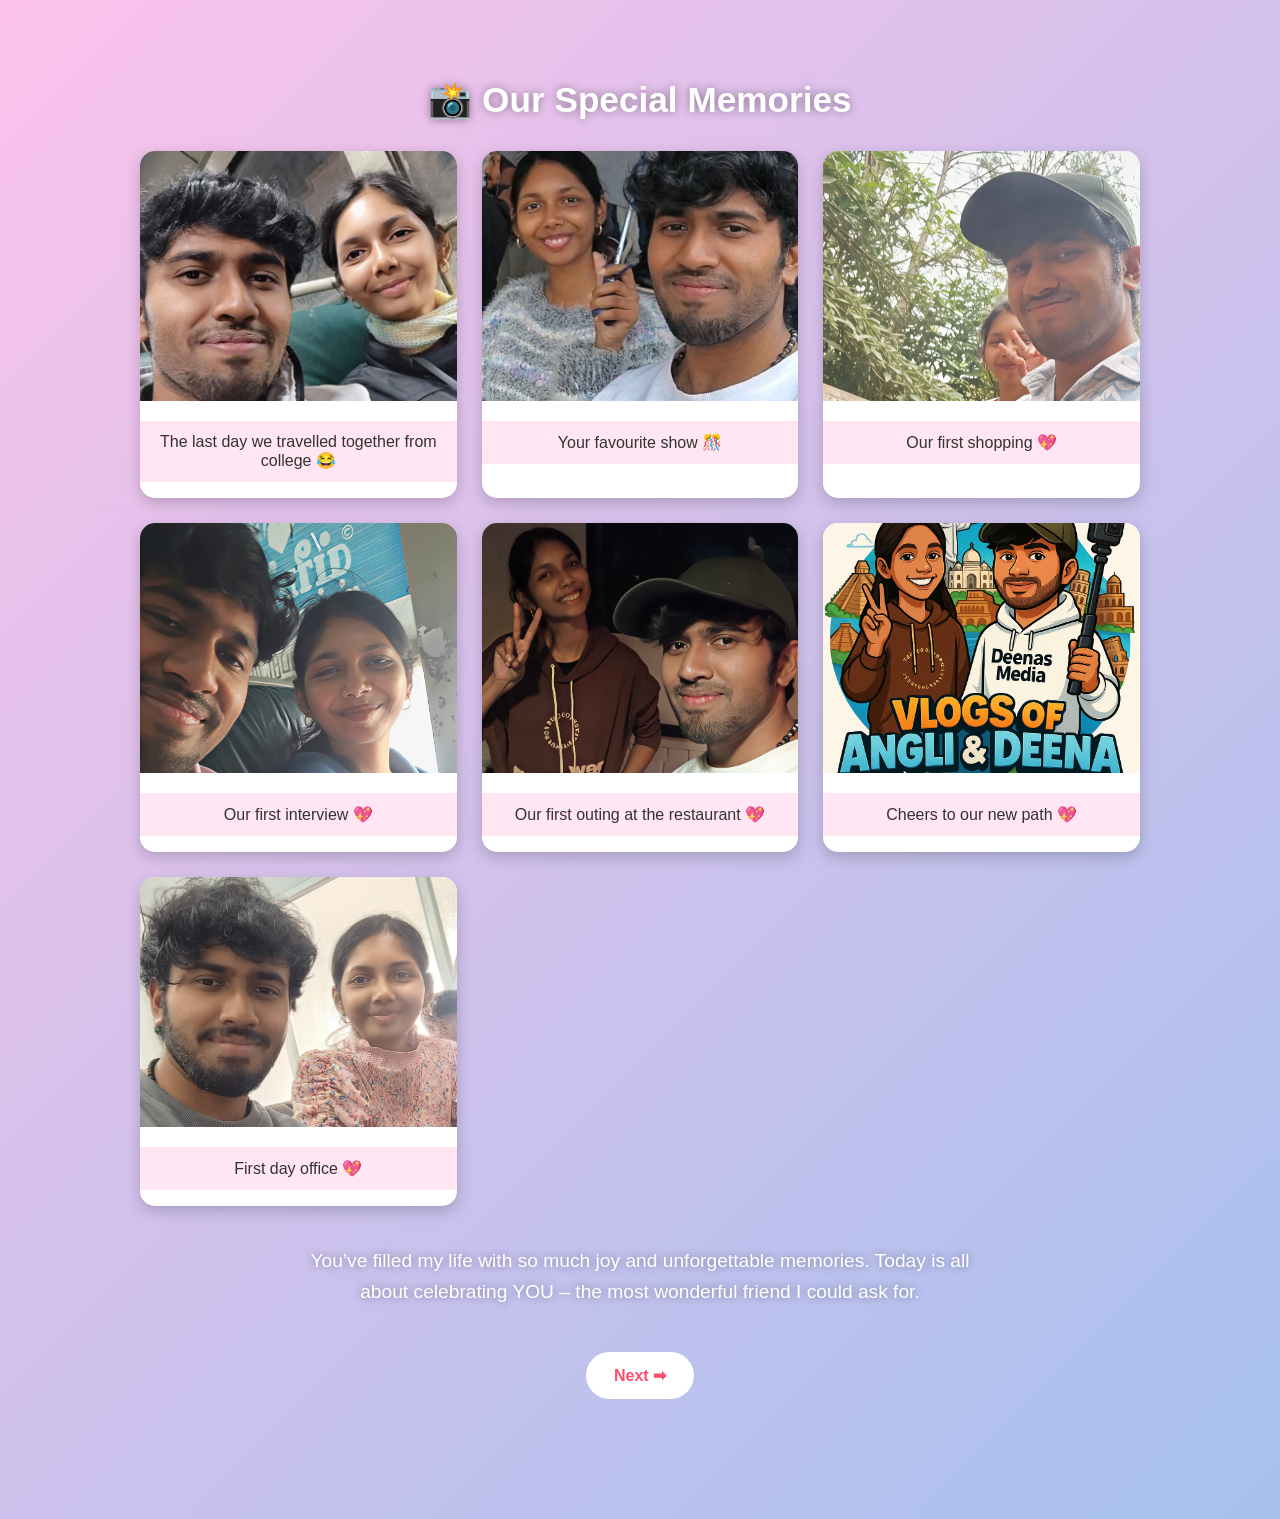
==== memories.html @ 3eca178a "Add files via upload" ====
<!DOCTYPE html>
<html lang="en">
<head>
  <meta charset="UTF-8">
  <meta name="viewport" content="width=device-width, initial-scale=1.0">
  <title>Our Memories</title>
  <link rel="stylesheet" href="style.css">
</head>
<body>
  <section class="gallery-section">
    <h2>📸 Our Special Memories</h2>
    
    <div class="gallery">
      <div class="gallery-item">
        <img src="Bus_Travel.jpg" alt="Memory 1">
        <p class="caption">The last day we travelled together from college 😂</p>
      </div>
      <div class="gallery-item">
        <img src="Dog_show.jpg" alt="Memory 2">
        <p class="caption">Your favourite show 🎊</p>
      </div>
      <div class="gallery-item">
        <img src="First_shopping.png" alt="Memory 3">
        <p class="caption">Our first shopping 💖</p>
      </div>
      <div class="gallery-item">
        <img src="First_interview.png" alt="Memory 4">
        <p class="caption">Our first interview 💖</p>
      </div>
      <div class="gallery-item">
        <img src="Night_out.png" alt="Memory 5">
        <p class="caption">Our first outing at the restaurant 💖</p>
      </div>
      <div class="gallery-item">
        <img src="New_episode.png" alt="Memory 6">
        <p class="caption">Cheers to our new path 💖</p>
      </div>
      <div class="gallery-item">
        <img src="First_office.jpg" alt="Memory 7">
        <p class="caption">First day office 💖</p>
      </div>
    </div>

    <p class="memories-text">
      You’ve filled my life with so much joy and unforgettable memories.  
      Today is all about celebrating YOU – the most wonderful friend I could ask for. 
    </p>

    <button class="surprise-btn" onclick="goToMessage()">Next ➡</button>
  </section>

  <script src="script.js"></script>
  <script>
    // Ensure navigation works
    function goToMessage() {
      window.location.href = "message.html";
    }

    // Show captions when clicking images
    const galleryItems = document.querySelectorAll(".gallery-item img");
    galleryItems.forEach(img => {
      img.addEventListener("click", () => {
        const caption = img.nextElementSibling;
        caption.classList.toggle("show");
      });
    });
  </script>
</body>
</html>
---- style.css ----
body {
  margin: 0;
  font-family: 'Poppins', sans-serif;
  background: #fff8f0;
  color: #333;
  text-align: center;
  overflow-x: hidden; /* ✅ allow vertical scroll but prevent horizontal */
}

/* ---------------- Home Page ---------------- */
.home {
  height: 100vh;
  display: flex;
  flex-direction: column;
  justify-content: center;
  align-items: center;
  background: linear-gradient(135deg, #ff9a9e, #fad0c4);
  color: white;
  position: relative;
  overflow: hidden;
}

.birthday-title {
  font-size: 2.8rem;
  margin: 0;
  z-index: 2;
  text-shadow: 0 0 15px rgba(255,255,255,0.7);
  animation: glow 2s infinite alternate;
}

@keyframes glow {
  from { text-shadow: 0 0 10px #fff, 0 0 20px #ff4d6d; }
  to   { text-shadow: 0 0 20px #fff, 0 0 40px #ff85a2; }
}

.home p {
  font-size: 1.3rem;
  z-index: 2;
}

/* Buttons */
.surprise-btn {
  margin-top: 25px;
  padding: 14px 28px;
  font-size: 1rem;
  font-weight: bold;
  background: white;
  color: #ff4d6d;
  border: none;
  border-radius: 30px;
  cursor: pointer;
  transition: 0.3s;
  z-index: 2;
}
.surprise-btn:hover {
  background: #ffe4e1;
  transform: scale(1.1);
}

/* Rotating text effect */
#changingText {
  display: inline-block;
  transition: opacity 0.8s ease, transform 0.8s ease;
  will-change: opacity, transform;
}
.fade-out {
  opacity: 0;
  transform: translateY(-20px);
}
.fade-in {
  opacity: 1;
  transform: translateY(0);
}

/* Confetti */
.confetti {
  position: absolute;
  width: 12px;
  height: 12px;
  border-radius: 50%;
  opacity: 0.8;
  animation: fall linear forwards;
  z-index: 1;
}
@keyframes fall {
  to {
    transform: translateY(100vh) rotate(720deg);
    opacity: 0;
  }
}

/* ---------------- Memories Page ---------------- */
.gallery-section {
  padding: 50px 20px 120px; /* ✅ bottom space for button */
  background: linear-gradient(135deg, #fbc2eb, #a6c1ee);
  min-height: 100vh;
  text-align: center;
  color: #333;
  overflow-y: auto; /* ✅ enable scrolling if tall */
}

.gallery-section h2 {
  font-size: 2.2rem;
  margin-bottom: 30px;
  color: white;
  text-shadow: 0 0 10px rgba(0,0,0,0.4);
}

.gallery {
  display: grid;
  grid-template-columns: repeat(auto-fit, minmax(250px, 1fr));
  gap: 25px;
  max-width: 1000px;
  margin: 0 auto 40px;
}

.gallery-item {
  background: white;
  border-radius: 15px;
  overflow: hidden;
  box-shadow: 0 5px 15px rgba(0,0,0,0.2);
  transition: transform 0.3s;
}
.gallery-item:hover {
  transform: scale(1.05);
}

.gallery-item img {
  width: 100%;
  height: 250px;
  object-fit: cover; /* ✅ keeps face visible */
}

.caption {
  padding: 12px;
  font-size: 1rem;
  background: #ffe6f2;
  color: #333;
}

.memories-text {
  margin-top: 30px;
  font-size: 1.2rem;
  line-height: 1.6;
  color: white;
  text-shadow: 0 0 8px rgba(0,0,0,0.4);
  max-width: 700px;
  margin-left: auto;
  margin-right: auto;
  padding: 0 20px;
}

/* ---------------- Message Page ---------------- */
.message-box {
  padding: 40px;
}
.message-box h2 {
  font-size: 2rem;
  margin-bottom: 10px;
}
.message-box textarea {
  width: 80%;
  height: 120px;
  padding: 10px;
  border-radius: 12px;
  border: 1px solid #ccc;
  font-size: 1rem;
  margin: 20px 0;
  resize: none;
}
#displayMessage {
  margin-top: 20px;
  padding: 15px;
  background: #ffe4e1;
  border-radius: 12px;
  max-width: 500px;
  margin-left: auto;
  margin-right: auto;
  font-size: 1.1rem;
  font-weight: bold;
  color: #333;
}
.submitted-messages {
  margin-top: 20px;
  padding: 10px;
}
.new-message {
  background: #ffe4e1;
  padding: 10px 15px;
  border-radius: 12px;
  margin-top: 10px;
  display: inline-block;
  font-size: 1rem;
  box-shadow: 0 2px 5px rgba(0,0,0,0.1);
}

.surprise-container {
  text-align: center;
  margin-top: 100px;
}

.surprise-container h1 {
  font-size: 3rem;
  color: #ff4d6d;
}

.surprise-container p {
  font-size: 1.2rem;
  margin: 20px 0;
}

.btn {
  margin-top: 25px;
  padding: 14px 28px;
  font-size: 1rem;
  font-weight: bold;
  background: white;
  color: #ff4d6d;
  border: none;
  border-radius: 30px;
  cursor: pointer;
  transition: 0.3s;
  z-index: 2;
}
.btn:hover {
  background: #ffe4e1;
  transform: scale(1.1);
}
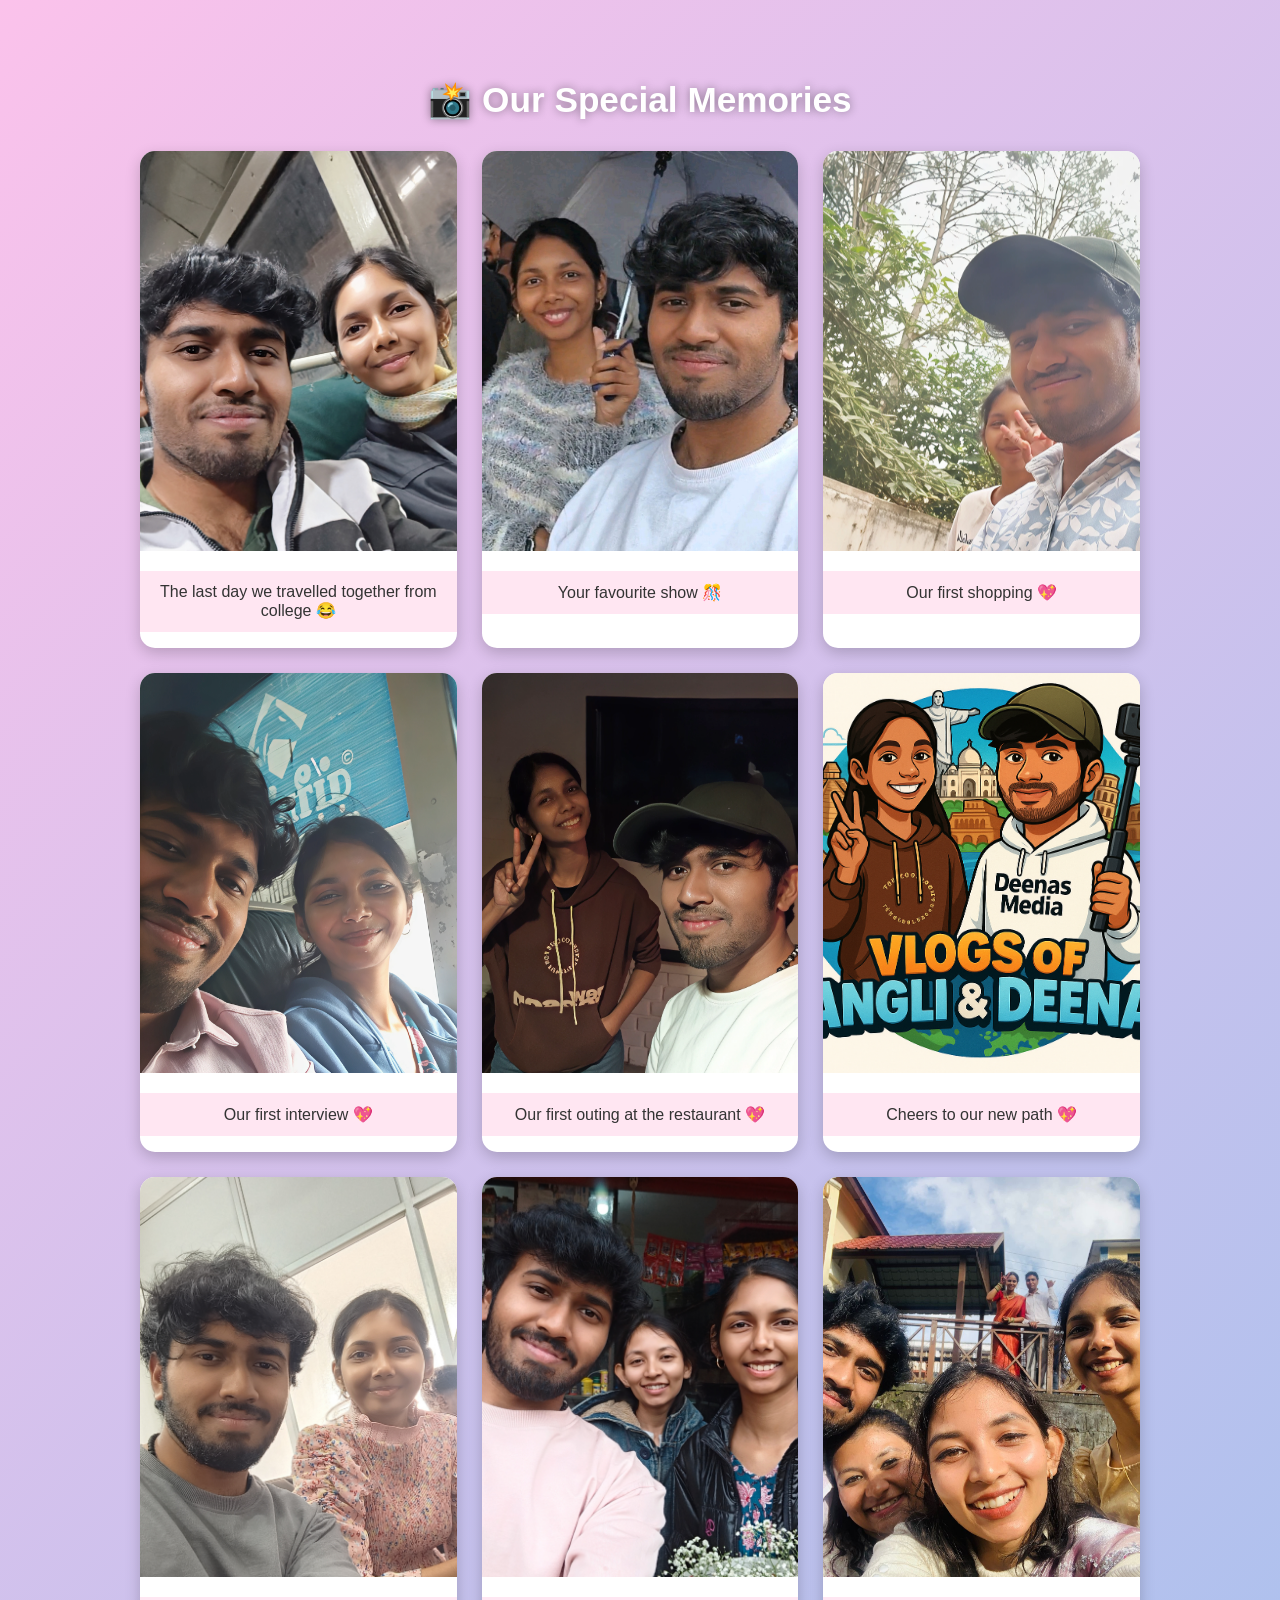
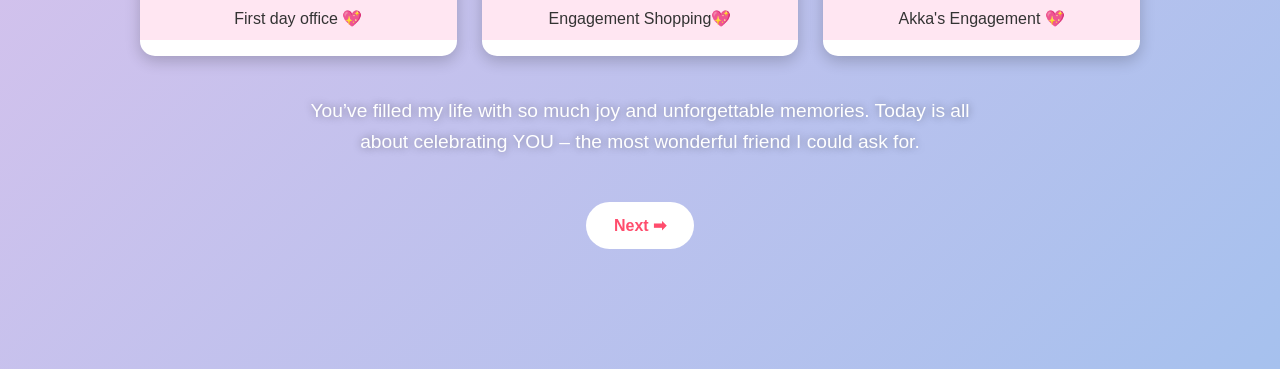
==== commit f4f55729: "Add files via upload" ====
--- a/memories.html
+++ b/memories.html
@@ -39,6 +39,14 @@
         <img src="First_office.jpg" alt="Memory 7">
         <p class="caption">First day office 💖</p>
       </div>
+      <div class="gallery-item">
+        <img src="Engagement Shopping.jpg" alt="Memory 9">
+        <p class="caption">Engagement Shopping💖</p>
+      </div>
+      <div class="gallery-item">
+        <img src="Akka's engagement.jpg" alt="Memory 8">
+        <p class="caption">Akka's Engagement 💖</p>
+      </div>
     </div>
 
     <p class="memories-text">
--- a/style.css
+++ b/style.css
@@ -127,7 +127,7 @@
 
 .gallery-item img {
   width: 100%;
-  height: 250px;
+  height: 400px;
   object-fit: cover; /* ✅ keeps face visible */
 }
 
